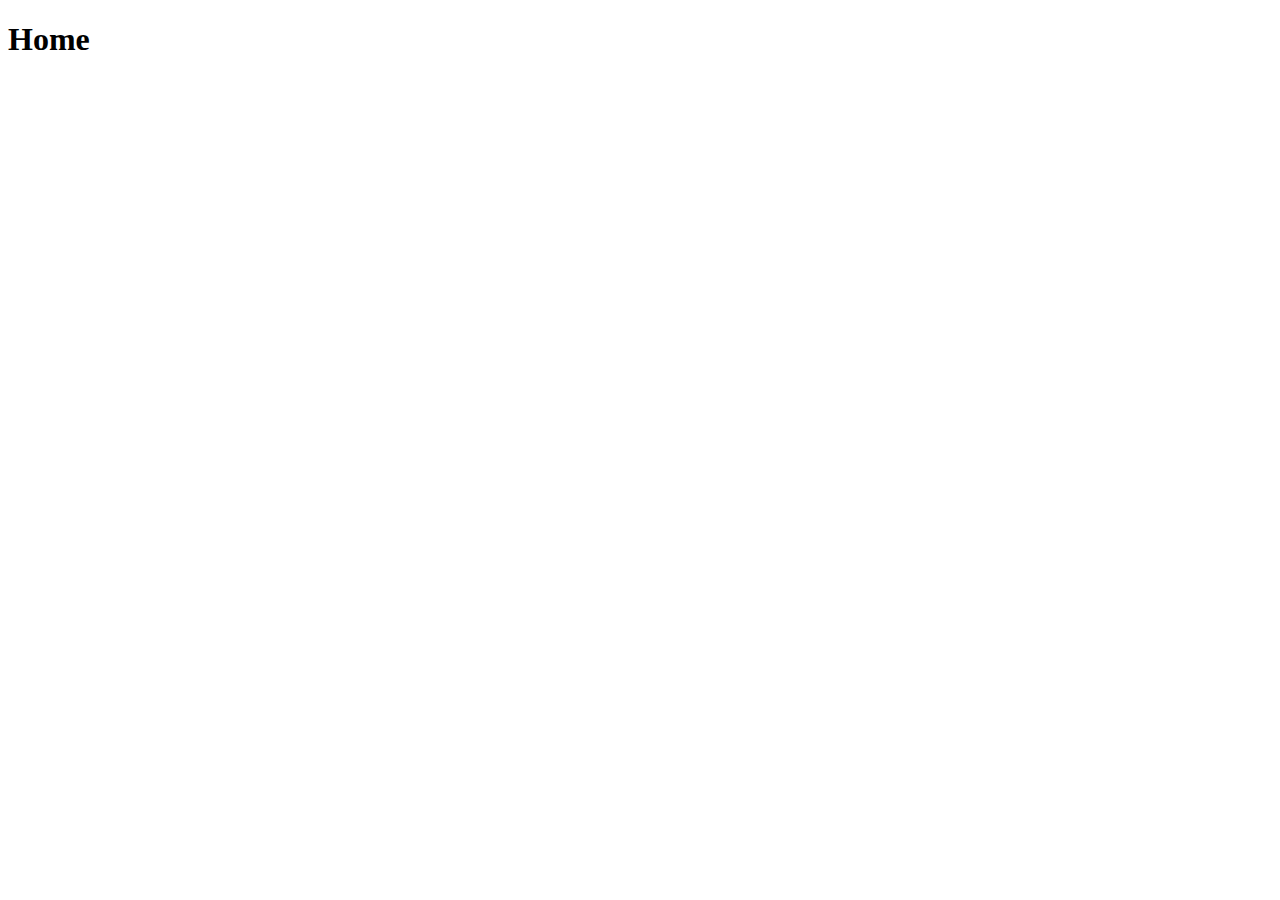
==== index.html @ be594f77 "add assets, pages, index.html and README.md" ====
<!DOCTYPE html>
<html lang="en">
<head>
    <meta charset="UTF-8">
    <meta name="viewport" content="width=device-width, initial-scale=1.0">
    <title>Document</title>
</head>
<body>
    <h1>Home</h1>
</body>
</html>
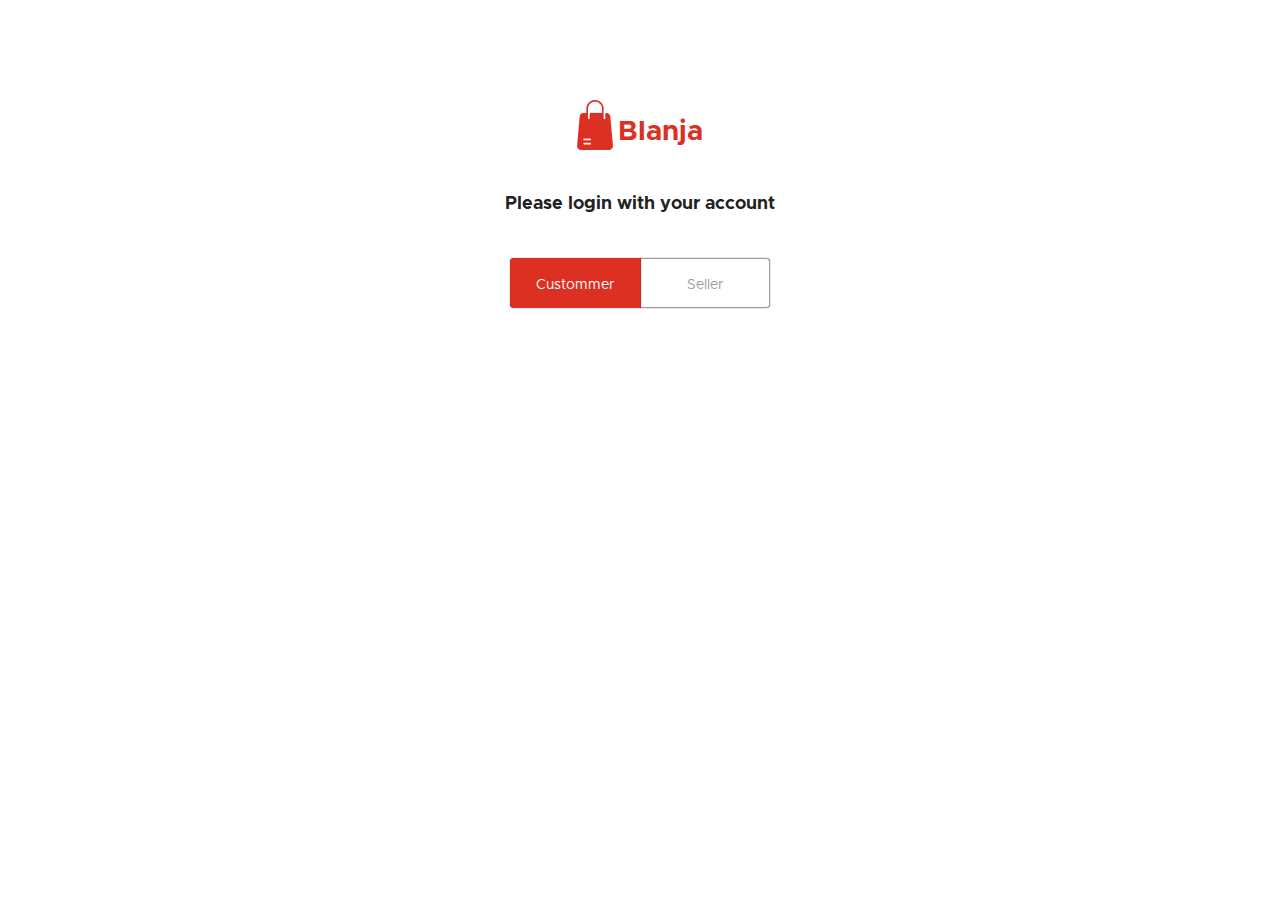
==== commit 2a69e409: "add css, js, remove some font and updating style.css for index.html" ====
--- a/index.html
+++ b/index.html
@@ -1,11 +1,28 @@
 <!DOCTYPE html>
 <html lang="en">
 <head>
-    <meta charset="UTF-8">
-    <meta name="viewport" content="width=device-width, initial-scale=1.0">
-    <title>Document</title>
+	<meta charset="UTF-8">
+	<meta name="viewport" content="width=device-width, initial-scale=1.0">
+	<title>Document</title>
+	<!-- CSS custom -->
+	<link rel="stylesheet" href="./assets/css/style.css">
 </head>
 <body>
-    <h1>Home</h1>
+	<div class="cs-container">
+		<div class="logo">
+			<img src="./assets/images/logo.png" alt="">
+			<span class="logo-text">Blanja</span>
+			<!-- Blanja -->
+		</div>
+		<p class="med-text">Please login with your account</p>
+		<div class="btn-type-account">
+			<div class="cs-btn btn-customer type-active">
+				<span>Custommer</span>
+			</div>
+			<div class="cs-btn btn-seller">
+				<span>Seller</span>
+			</div>
+		</div>
+	</div>
 </body>
 </html>--- a/assets/css/style.css
+++ b/assets/css/style.css
@@ -0,0 +1,99 @@
+:root {
+	--main-color: #DB3022;
+}
+
+@font-face {
+	font-family: 'Metropolis';
+	src: url(../fonts/Metropolis-Regular.otf);
+}
+@font-face {
+	font-family: 'Metropolis Bold';
+	src: url(../fonts/Metropolis-Bold.otf);
+}
+
+* {
+	margin: 0;
+	padding: 0;
+}
+
+body {
+	font-family: 'Metropolis';
+	background-color: #FFFFFF;
+}
+
+.to-center {
+	transform: translate(50%, -50%);
+}
+
+.cs-container {
+	width: 100%;
+	margin: 0 auto;
+	text-align: center;
+	display: flex;
+	flex-direction: column;
+	justify-content: flex-start;
+	align-items: center;
+}
+
+.logo {
+	margin-top: 100px;
+	height: 50px;
+	width: 135px;
+}
+
+.logo-text {
+	color: var(--main-color);
+	font-family: 'Metropolis Bold';
+	font-size: 28px;
+	font-weight: bold;
+	position: relative;
+	top: -10px;
+}
+
+.med-text {
+	font-family: 'Metropolis Bold';
+	padding: 45px;
+	color: #222222;
+	font-size: 18px;
+	font-weight: 800;
+}
+
+.btn-type-account {
+	width: 260px;
+	height: 48px;
+	box-sizing: content-box;
+	display: inline-flex;
+}
+
+.cs-btn {
+	box-shadow: 0 0 1px #000000;
+	width: 130px;
+	height: 48px;
+	size: 14px;
+	border: 1px solid #9B9B9B;
+	color: #9B9B9B;
+}
+
+.cs-btn span {
+	font-size: 14px;
+	position: relative;
+	top: 17px;
+	
+}
+
+.btn-customer {
+	border-radius: 4px 0 0 4px;
+	border-right: none;
+}
+
+.btn-seller {
+	border-radius: 0 4px 4px 0;
+	border-left: none;
+}
+
+.type-active {
+	background-color: var(--main-color);
+	color: #FFFFFF;
+	border: 1px solid var(--main-color);
+}
+
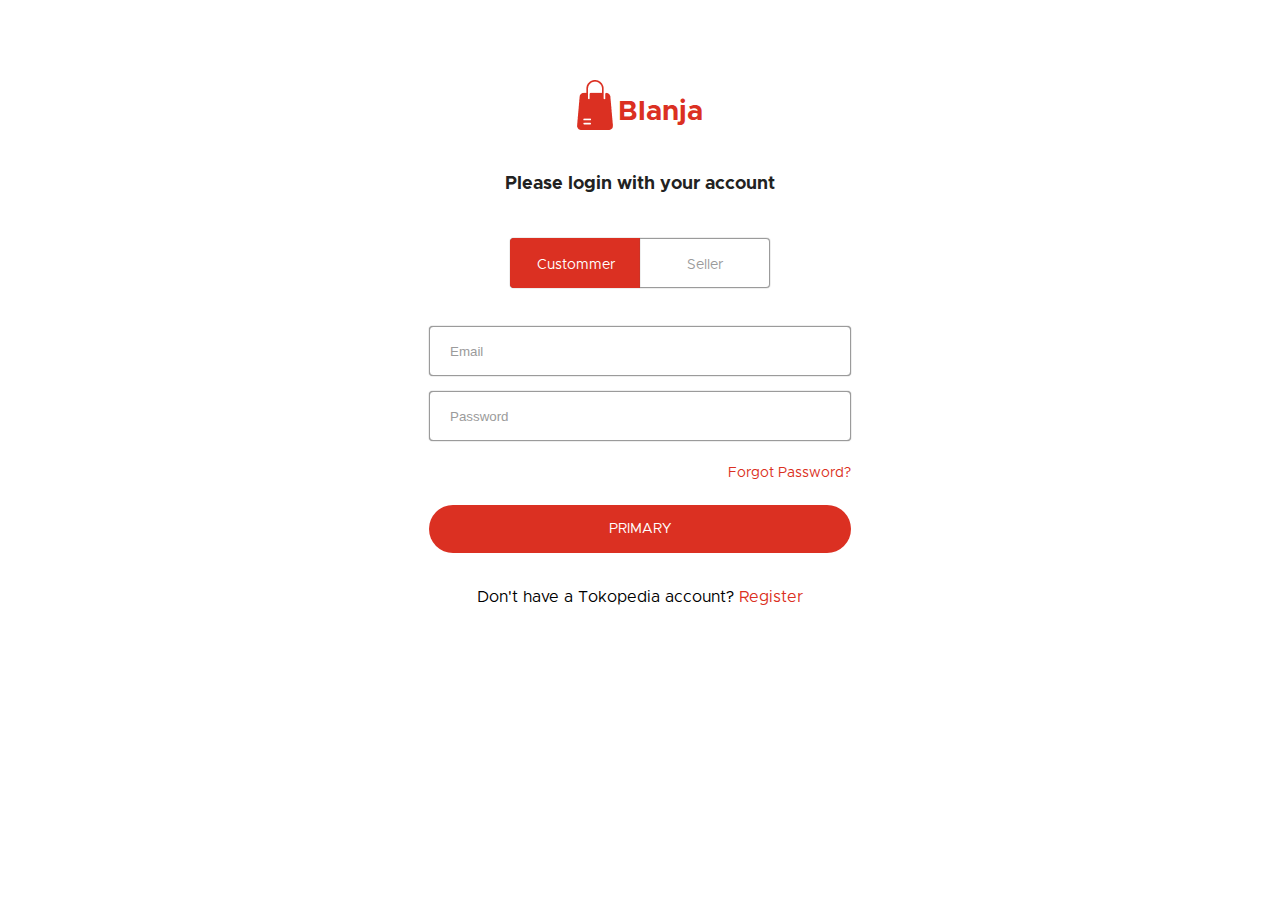
==== commit e98abced: "update structure folder, index.css, add core.css and home.css" ====
--- a/index.html
+++ b/index.html
@@ -5,24 +5,44 @@
 	<meta name="viewport" content="width=device-width, initial-scale=1.0">
 	<title>Document</title>
 	<!-- CSS custom -->
-	<link rel="stylesheet" href="./assets/css/style.css">
+	<link rel="stylesheet" href="./assets/css/index.css">
 </head>
 <body>
 	<div class="cs-container">
 		<div class="logo">
 			<img src="./assets/images/logo.png" alt="">
 			<span class="logo-text">Blanja</span>
-			<!-- Blanja -->
 		</div>
 		<p class="med-text">Please login with your account</p>
 		<div class="btn-type-account">
-			<div class="cs-btn btn-customer type-active">
+			<div class="cs-btn-type btn-customer active-type" data-id="customer" onclick="activeButton(this)">
 				<span>Custommer</span>
 			</div>
-			<div class="cs-btn btn-seller">
+			<div class="cs-btn-type btn-seller" data-id="seller" onclick="activeButton(this)">
 				<span>Seller</span>
 			</div>
 		</div>
+		<section id="customer" class="content-part show-section">
+			<input type="text" class="cs-form" placeholder="Email">
+			<input type="password" class="cs-form" placeholder="Password">
+			<a href="./auth/reset_pass_customer.html" class="forgot-pass">Forgot Password?</a>
+			<div class="cs-btn-submit" onclick="redirectTo('./home.html')">
+				<span>Primary</span>
+			</div>
+		</section>
+		<section id="seller" class="content-part">
+			<input type="text" class="cs-form" placeholder="Email">
+			<input type="password" class="cs-form" placeholder="Password">
+			<a href="./auth/reset_pass_seller.html" class="forgot-pass">Forgot Password?</a>
+			<div class="cs-btn-submit" onclick="redirectTo('./home.html')">
+				<span>Primary</span>
+			</div>
+		</section>
+		<section class="redirect">
+			<p>Don't have a Tokopedia account? <a href="./auth/sign_up.html">Register</a></p>
+		</section>
 	</div>
+
+	<script src="./app.js"></script>
 </body>
 </html>--- a/assets/css/index.css
+++ b/assets/css/index.css
@@ -0,0 +1,207 @@
+@import './core.css';
+
+* {
+	margin: 0;
+	padding: 0;
+}
+
+a {
+	text-decoration: none;
+}
+
+.cs-container {
+	width: 100%;
+	margin: 0 auto;
+	text-align: center;
+	display: flex;
+	flex-direction: column;
+	justify-content: flex-start;
+	align-items: center;
+}
+
+.logo {
+	margin-top: 80px;
+	height: 50px;
+	width: 135px;
+}
+.logo-text {
+	color: var(--main-color);
+	font-family: 'Metropolis Bold';
+	font-size: 28px;
+	font-weight: bold;
+	position: relative;
+	top: -10px;
+}
+
+.med-text {
+	font-family: 'Metropolis Bold';
+	padding: 45px;
+	color: #222222;
+	font-size: 18px;
+	font-weight: 800;
+}
+
+.sml-text {
+	font-size: 14px;
+	color: var(--main-color);
+	margin-top: 35px;
+	margin-bottom: 10px;
+}
+
+.reset-pass {
+	margin-bottom: -40px;
+}
+
+.btn-type-account {
+	width: 260px;
+	height: 48px;
+	box-sizing: content-box;
+	display: inline-flex;
+}
+
+.cs-btn-type {
+	color: #9B9B9B;
+	width: 130px;
+	height: 48px;
+	border: 1px solid #9B9B9B;
+	box-shadow: 0 0 1px #525252;
+	cursor: pointer;
+}
+	.cs-btn-type span {
+		font-size: 14px;
+		position: relative;
+		top: 17px;
+	}
+.active-type {
+	background-color: var(--main-color);
+	color: #FFFFFF;
+	border: 1px solid var(--main-color);
+}
+
+.btn-customer {
+	border-radius: 4px 0 0 4px;
+	border-right: none;
+}
+
+.btn-seller {
+	border-radius: 0 4px 4px 0;
+	border-left: none;
+}
+
+.content-part {
+	margin-top: 25px;
+	display: none;
+}
+.show-section {
+	display: block;
+}
+
+.cs-form {
+	width: 400px;
+	height: 48px;
+	margin-top: 15px;
+	padding-left: 20px;
+	display: block;
+	border: 1px solid #9B9B9B;
+	border-radius: 4px;
+	box-shadow: 0 0 1px #525252;
+}
+	.cs-form::placeholder {
+		color: #9B9B9B;
+	}
+	.cs-form:focus {
+		color: #222222;
+	}
+	.cs-form:not(:placeholder-shown) {
+		border: 1px solid #222222;
+		box-shadow: inset 0 0 1px 1px #222222;
+	}
+
+.forgot-pass {
+	color: var(--main-color);
+	font-size: 14px;
+	float: right;
+	padding: 25px 0;
+}
+
+.cs-btn-submit {
+	width: 422px;
+	height: 48px;
+	color: #FFFFFF;
+	background-color: var(--main-color);
+	clear: right;
+	cursor: pointer;
+	border-radius: 25px;
+}
+.cs-btn-submit span {
+	position: relative;
+	top: 15px;
+	text-transform: uppercase;
+	font-size: 14px;
+}
+
+section.redirect {
+	padding: 36px 0;
+	margin-bottom: 20px;
+}
+section.redirect a {
+	color: var(--main-color);
+}
+
+@media (max-width: 576px) {
+	.med-text {
+		padding: 30px;
+		font-size: 14px;
+	}
+
+	.sml-text {
+		font-size: 12px;
+	}
+
+	.btn-type-account {
+		width: 200px;
+		height: 32px;
+		box-sizing: content-box;
+		display: inline-flex;
+	}
+
+	.cs-btn-type {
+		width: 100px;
+		height: 32px;
+		cursor: pointer;
+	}
+		.cs-btn-type span {
+			font-size: 10px;
+			position: relative;
+			top: 6px;
+		}
+
+	.cs-form {
+		width: 200px;
+		height: 34px;
+		font-size: 12px;
+		padding-left: 10px;
+	}
+		.cs-form::placeholder {
+			font-size: 12px;
+		}
+
+	.forgot-pass {
+		font-size: 12px;
+		float: right;
+		padding: 20px 0;
+	}
+
+	.cs-btn-submit {
+		width: 212px;
+		height: 36px;
+	}
+	.cs-btn-submit span {
+		font-size: 12px;
+		top: 10px;
+	}
+
+	section.redirect {
+		font-size: 12px;
+	}
+}
